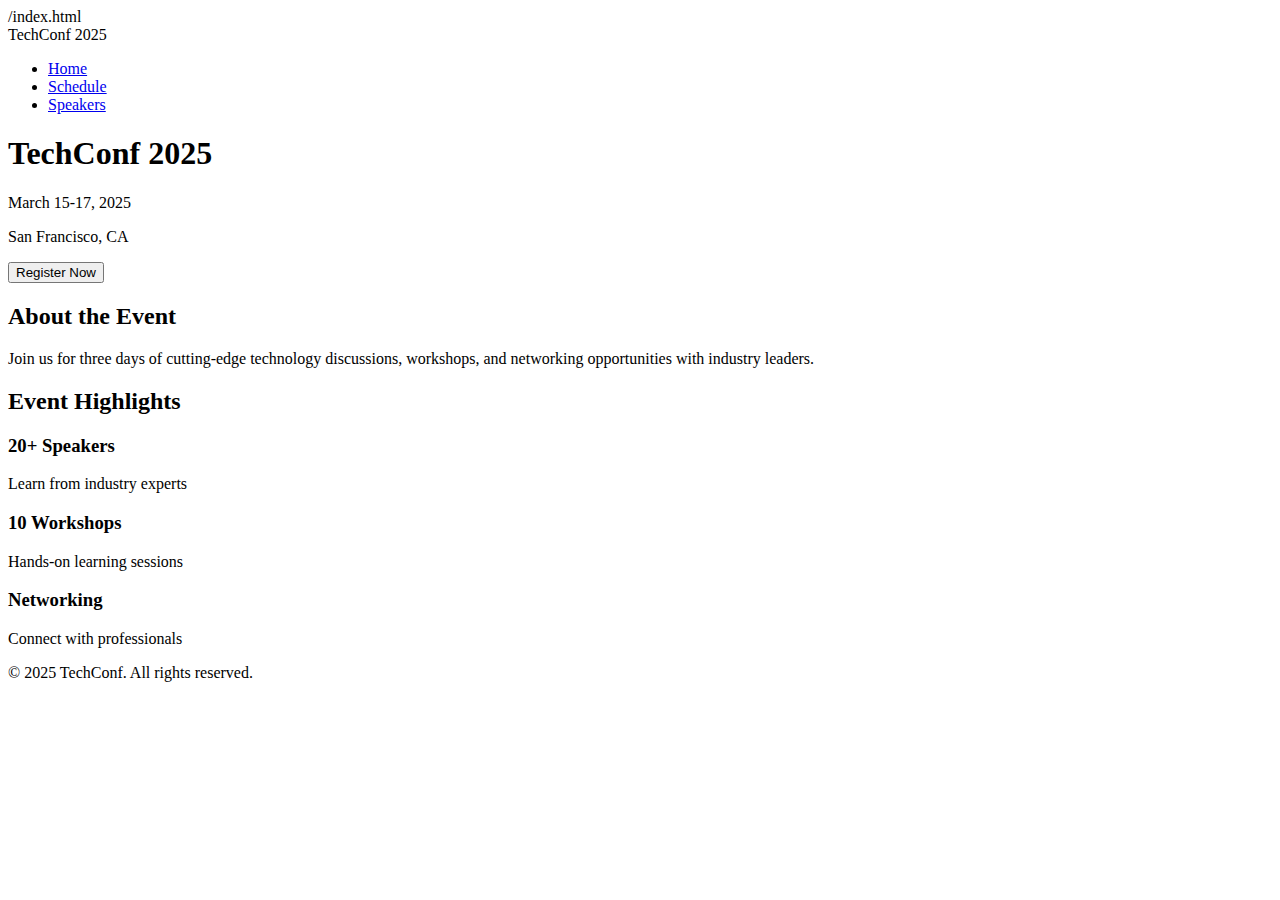
==== frontend/index.html @ 93f0411f "Added the 3 static pages" ====
/index.html
<!DOCTYPE html>
<html lang="en">
<head>
    <meta charset="UTF-8">
    <meta name="viewport" content="width=device-width, initial-scale=1.0">
    <meta name="description" content="TechConf 2025 - The Premier Tech Conference">
    <title>TechConf 2025 - Home</title>
    <link rel="stylesheet" href="css/styles.css">
</head>
<body>
    <!-- Navigation Bar -->
    <nav class="navbar">
        <div class="nav-brand">TechConf 2025</div>
        <ul class="nav-links">
            <li><a href="index.html" class="active">Home</a></li>
            <li><a href="schedule.html">Schedule</a></li>
            <li><a href="speakers.html">Speakers</a></li>
        </ul>
    </nav>

    <!-- Hero Section -->
    <header class="hero">
        <h1>TechConf 2025</h1>
        <p class="date">March 15-17, 2025</p>
        <p class="location">San Francisco, CA</p>
        <button class="cta-button">Register Now</button>
    </header>

    <!-- Main Content -->
    <main>
        <section class="about">
            <h2>About the Event</h2>
            <p>Join us for three days of cutting-edge technology discussions, 
               workshops, and networking opportunities with industry leaders.</p>
        </section>

        <section class="highlights">
            <h2>Event Highlights</h2>
            <div class="highlights-grid">
                <div class="highlight-card">
                    <h3>20+ Speakers</h3>
                    <p>Learn from industry experts</p>
                </div>
                <div class="highlight-card">
                    <h3>10 Workshops</h3>
                    <p>Hands-on learning sessions</p>
                </div>
                <div class="highlight-card">
                    <h3>Networking</h3>
                    <p>Connect with professionals</p>
                </div>
            </div>
        </section>
    </main>

    <!-- Footer -->
    <footer>
        <p>&copy; 2025 TechConf. All rights reserved.</p>
    </footer>
</body>
</html>
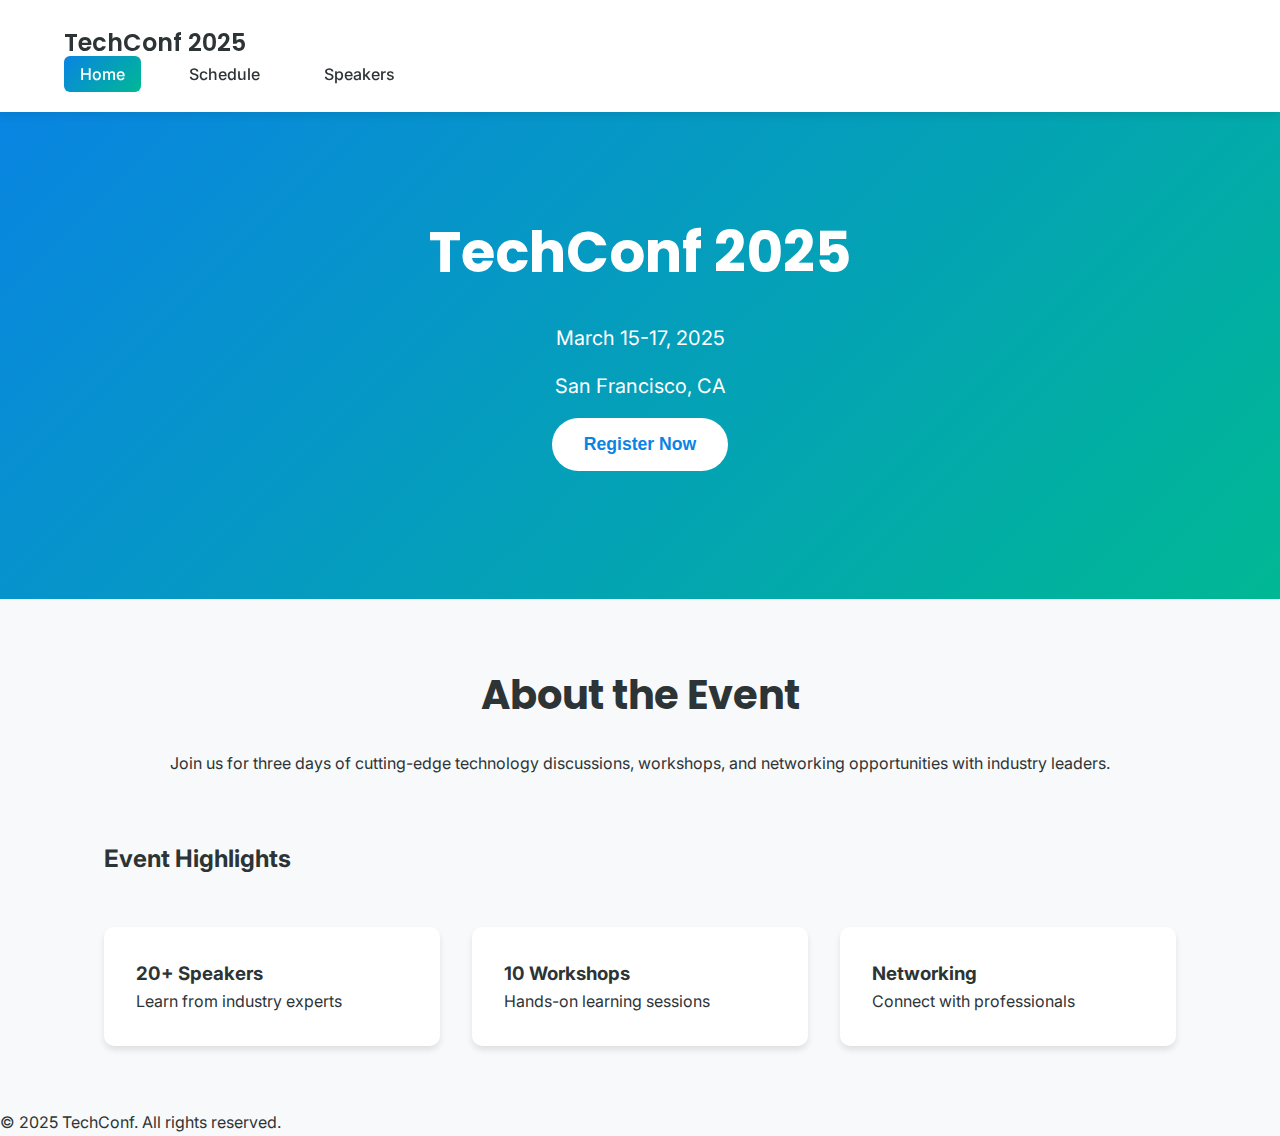
==== commit b54c04c3: "Added the robots.txt file" ====
--- a/frontend/index.html
+++ b/frontend/index.html
@@ -1,4 +1,3 @@
-/index.html
 <!DOCTYPE html>
 <html lang="en">
 <head>
@@ -6,6 +5,9 @@
     <meta name="viewport" content="width=device-width, initial-scale=1.0">
     <meta name="description" content="TechConf 2025 - The Premier Tech Conference">
     <title>TechConf 2025 - Home</title>
+    <link rel="preconnect" href="https://fonts.googleapis.com">
+    <link rel="preconnect" href="https://fonts.gstatic.com" crossorigin>
+    <link href="https://fonts.googleapis.com/css2?family=Poppins:wght@400;500;600;700&family=Inter:wght@400;500&display=swap" rel="stylesheet">
     <link rel="stylesheet" href="css/styles.css">
 </head>
 <body>
--- a/frontend/css/styles.css
+++ b/frontend/css/styles.css
@@ -0,0 +1,170 @@
+/* Modern Color Scheme */
+:root {
+    --primary: #2D3436;
+    --secondary: #0984E3;
+    --accent: #00B894;
+    --background: #F8F9FA;
+    --text: #2D3436;
+    --white: #FFFFFF;
+    --gradient: linear-gradient(135deg, var(--secondary), var(--accent));
+}
+
+
+* {
+    margin: 0;
+    padding: 0;
+    box-sizing: border-box;
+}
+
+body {
+    font-family: 'Inter', sans-serif;
+    line-height: 1.6;
+    color: var(--text);
+    background-color: var(--background);
+}
+
+/* Navigation */
+.navbar {
+    background-color: var(--white);
+    padding: 1.5rem 5%;
+    position: fixed;
+    width: 100%;
+    top: 0;
+    z-index: 1000;
+    box-shadow: 0 2px 10px rgba(0, 0, 0, 0.1);
+}
+
+.nav-brand {
+    font-family: 'Poppins', sans-serif;
+    font-weight: 600;
+    font-size: 1.5rem;
+    color: var(--primary);
+}
+
+.nav-links {
+    display: flex;
+    gap: 2rem;
+    list-style: none;
+}
+
+.nav-links a {
+    color: var(--primary);
+    text-decoration: none;
+    font-weight: 500;
+    padding: 0.5rem 1rem;
+    border-radius: 6px;
+    transition: all 0.3s ease;
+}
+
+.nav-links a:hover,
+.nav-links a.active {
+    background: var(--gradient);
+    color: var(--white);
+}
+
+/* Hero Section */
+.hero {
+    margin-top: 80px;
+    padding: 8rem 5%;
+    text-align: center;
+    background: var(--gradient);
+    color: var(--white);
+    position: relative;
+    overflow: hidden;
+}
+
+.hero h1 {
+    font-family: 'Poppins', sans-serif;
+    font-size: 3.5rem;
+    margin-bottom: 1.5rem;
+    animation: fadeInUp 0.8s ease;
+}
+
+.hero p {
+    font-size: 1.25rem;
+    margin-bottom: 1rem;
+    animation: fadeInUp 1s ease;
+}
+
+.cta-button {
+    background: var(--white);
+    color: var(--secondary);
+    border: none;
+    padding: 1rem 2rem;
+    font-size: 1.1rem;
+    font-weight: 600;
+    border-radius: 30px;
+    cursor: pointer;
+    transition: transform 0.3s ease;
+    animation: fadeInUp 1.2s ease;
+}
+
+.cta-button:hover {
+    transform: translateY(-3px);
+    box-shadow: 0 5px 15px rgba(0, 0, 0, 0.2);
+}
+
+/* Main Content */
+main {
+    max-width: 1200px;
+    margin: 0 auto;
+    padding: 4rem 5%;
+}
+
+.about {
+    text-align: center;
+    margin-bottom: 4rem;
+}
+
+.about h2 {
+    font-family: 'Poppins', sans-serif;
+    font-size: 2.5rem;
+    margin-bottom: 1.5rem;
+    color: var(--primary);
+}
+
+.highlights-grid {
+    display: grid;
+    grid-template-columns: repeat(auto-fit, minmax(250px, 1fr));
+    gap: 2rem;
+    margin-top: 3rem;
+}
+
+.highlight-card {
+    background: var(--white);
+    padding: 2rem;
+    border-radius: 10px;
+    box-shadow: 0 4px 6px rgba(0, 0, 0, 0.1);
+    transition: transform 0.3s ease;
+}
+
+.highlight-card:hover {
+    transform: translateY(-5px);
+}
+
+/* Animations */
+@keyframes fadeInUp {
+    from {
+        opacity: 0;
+        transform: translateY(20px);
+    }
+    to {
+        opacity: 1;
+        transform: translateY(0);
+    }
+}
+
+/* Responsive Design */
+@media (max-width: 768px) {
+    .hero h1 {
+        font-size: 2.5rem;
+    }
+    
+    .nav-links {
+        gap: 1rem;
+    }
+    
+    .highlights-grid {
+        grid-template-columns: 1fr;
+    }
+}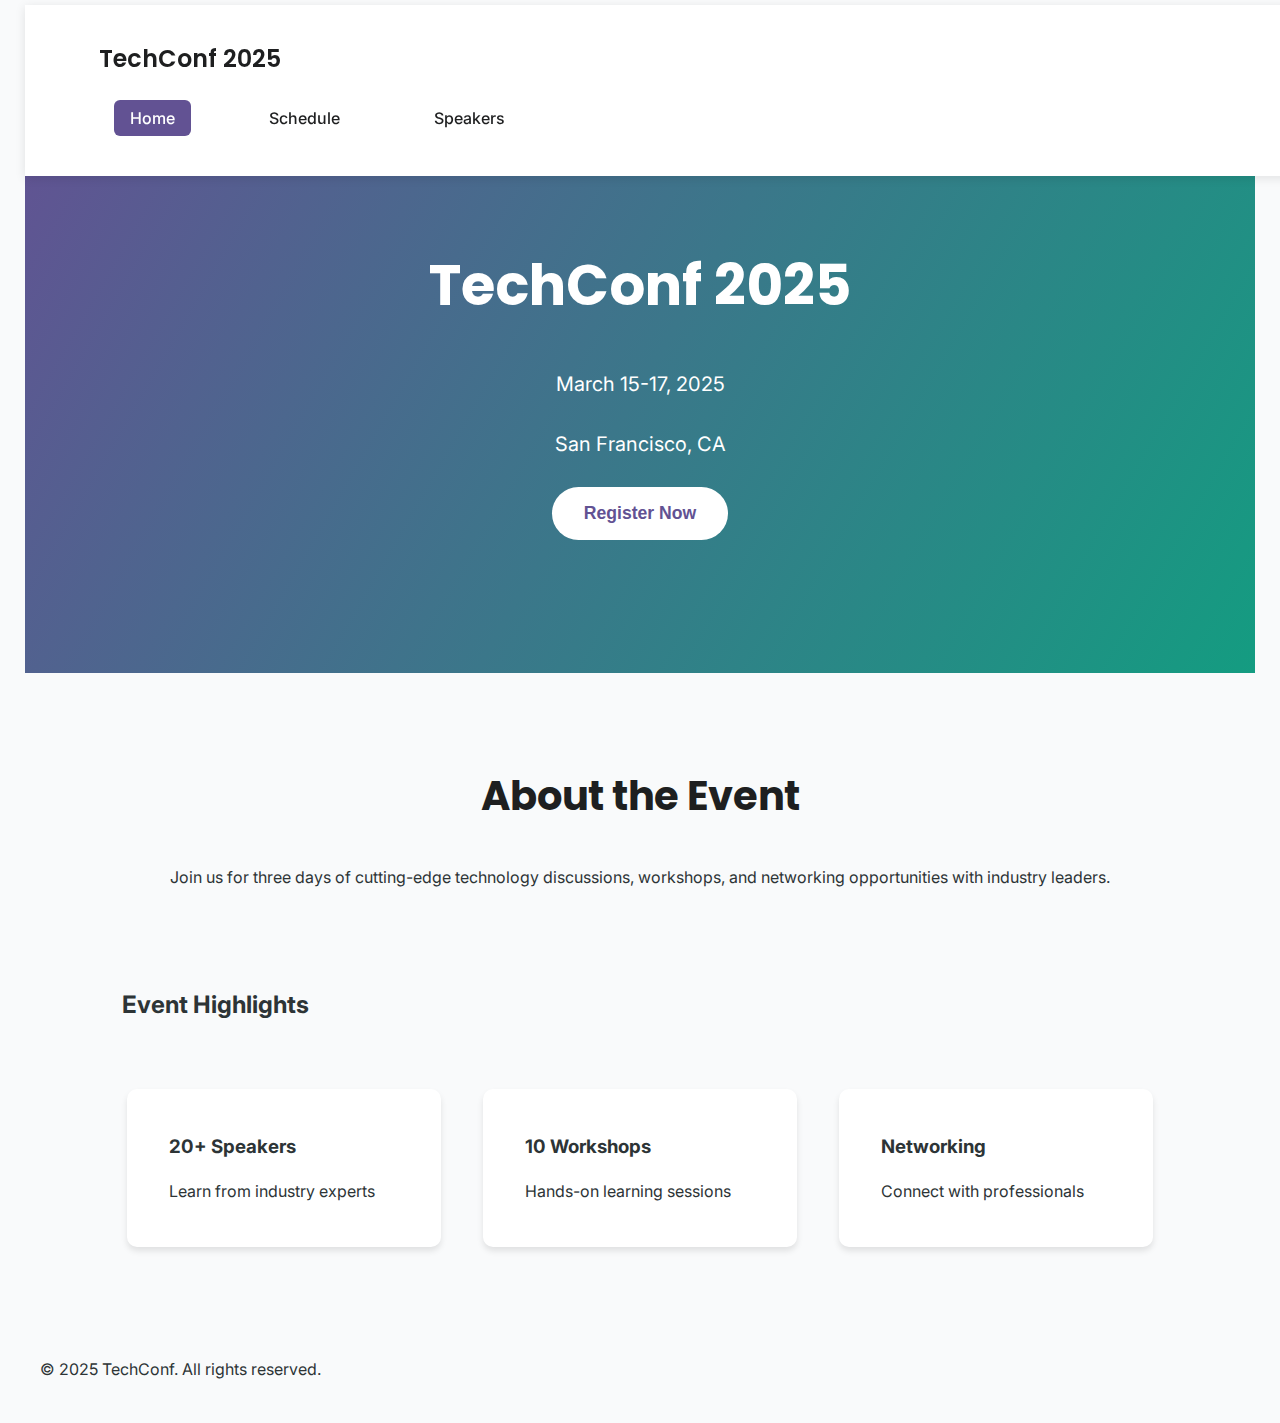
==== commit f665ba8b: "Updated the speakers.html page" ====
--- a/frontend/index.html
+++ b/frontend/index.html
@@ -11,7 +11,7 @@
     <link rel="stylesheet" href="css/styles.css">
 </head>
 <body>
-    <!-- Navigation Bar -->
+ 
     <nav class="navbar">
         <div class="nav-brand">TechConf 2025</div>
         <ul class="nav-links">
@@ -21,7 +21,6 @@
         </ul>
     </nav>
 
-    <!-- Hero Section -->
     <header class="hero">
         <h1>TechConf 2025</h1>
         <p class="date">March 15-17, 2025</p>
@@ -29,7 +28,6 @@
         <button class="cta-button">Register Now</button>
     </header>
 
-    <!-- Main Content -->
     <main>
         <section class="about">
             <h2>About the Event</h2>
@@ -56,7 +54,6 @@
         </section>
     </main>
 
-    <!-- Footer -->
     <footer>
         <p>&copy; 2025 TechConf. All rights reserved.</p>
     </footer>
--- a/frontend/css/styles.css
+++ b/frontend/css/styles.css
@@ -1,24 +1,24 @@
 /* Modern Color Scheme */
 :root {
-    --primary: #2D3436;
-    --secondary: #0984E3;
-    --accent: #00B894;
-    --background: #F8F9FA;
+    --primary: #1e1f20;
+    --secondary: #625293;
+    --accent: #149c81;
+    --background: hsl(210, 17%, 98%);
     --text: #2D3436;
     --white: #FFFFFF;
-    --gradient: linear-gradient(135deg, var(--secondary), var(--accent));
+    --gradient: linear-gradient(120deg, var(--secondary), var(--accent));
 }
 
 
 * {
-    margin: 0;
-    padding: 0;
+    margin: 5px;
+    padding: 5px;
     box-sizing: border-box;
 }
 
 body {
     font-family: 'Inter', sans-serif;
-    line-height: 1.6;
+    line-height: 1.7;
     color: var(--text);
     background-color: var(--background);
 }
@@ -58,11 +58,11 @@
 
 .nav-links a:hover,
 .nav-links a.active {
-    background: var(--gradient);
+    background: var(--secondary);
     color: var(--white);
 }
 
-/* Hero Section */
+
 .hero {
     margin-top: 80px;
     padding: 8rem 5%;
@@ -83,7 +83,7 @@
 .hero p {
     font-size: 1.25rem;
     margin-bottom: 1rem;
-    animation: fadeInUp 1s ease;
+    animation: fadeInUp 2s ease;
 }
 
 .cta-button {
@@ -95,7 +95,7 @@
     font-weight: 600;
     border-radius: 30px;
     cursor: pointer;
-    transition: transform 0.3s ease;
+    transition: transform 0.6s ease;
     animation: fadeInUp 1.2s ease;
 }
 
@@ -142,11 +142,173 @@
     transform: translateY(-5px);
 }
 
+/* Schedule Page Styles */
+.schedule-container {
+    max-width: 1000px;
+    margin: 2rem auto;
+    padding: 0 20px;
+    position: relative;
+    z-index: 2;
+}
+
+.schedule-day {
+    background: var(--white);
+    border-radius: 15px;
+    padding: 35px;
+    margin-bottom: 40px;
+    box-shadow: 0 10px 30px rgba(98, 82, 147, 0.1);
+    transition: all 0.3s ease;
+    border-left: 5px solid var(--secondary);
+}
+
+.schedule-day:hover {
+    transform: translateY(-5px);
+}
+
+.schedule-day h2 {
+    color: var(--primary);
+    font-family: 'Poppins', sans-serif;
+    font-size: 1.8rem;
+    margin-bottom: 30px;
+    padding-bottom: 15px;
+    border-bottom: 2px solid rgba(98, 82, 147, 0.2);
+}
+
+.timeline {
+    position: relative;
+    padding-left: 50px;
+}
+
+.timeline::before {
+    content: '';
+    position: absolute;
+    left: 0;
+    top: 0;
+    height: 100%;
+    width: 3px;
+    background: var(--gradient);
+    border-radius: 3px;
+}
+
+.event-card {
+    background: var(--background);
+    border-radius: 12px;
+    padding: 25px;
+    margin-bottom: 30px;
+    position: relative;
+    transition: all 0.4s ease;
+    border: 1px solid rgba(98, 82, 147, 0.1);
+}
+
+.event-card::before {
+    content: '';
+    position: absolute;
+    left: -50px;
+    top: 50%;
+    transform: translateY(-50%);
+    width: 16px;
+    height: 16px;
+    border-radius: 50%;
+    background: var(--secondary);
+    border: 4px solid var(--white);
+    box-shadow: 0 0 0 3px var(--secondary);
+    transition: all 0.3s ease;
+}
+
+.event-card:hover {
+    transform: translateX(10px);
+    box-shadow: 0 8px 25px rgba(98, 82, 147, 0.15);
+}
+
+.event-card:hover::before {
+    background: var(--accent);
+    box-shadow: 0 0 0 3px var(--accent);
+}
+
+.event-badge {
+    position: absolute;
+    right: 20px;
+    top: 20px;
+    padding: 6px 15px;
+    border-radius: 20px;
+    font-size: 0.85rem;
+    font-weight: 500;
+    background: var(--gradient);
+    color: var(--white);
+    box-shadow: 0 2px 10px rgba(98, 82, 147, 0.2);
+}
+
+.event-card time {
+    color: var(--secondary);
+    font-weight: 600;
+    font-size: 1.2rem;
+    display: block;
+    margin-bottom: 12px;
+    font-family: 'Poppins', sans-serif;
+}
+
+.event-content h3 {
+    color: var(--primary);
+    font-family: 'Poppins', sans-serif;
+    font-size: 1.4rem;
+    margin-bottom: 10px;
+}
+
+.event-content p {
+    color: var(--text);
+    opacity: 0.85;
+    font-size: 1rem;
+    margin-bottom: 15px;
+}
+
+.event-details {
+    display: flex;
+    gap: 20px;
+    margin-top: 15px;
+    padding-top: 15px;
+    border-top: 1px solid rgba(98, 82, 147, 0.1);
+}
+
+.event-duration,
+.event-capacity {
+    font-size: 0.9rem;
+    color: var(--secondary);
+    display: flex;
+    align-items: center;
+    gap: 5px;
+}
+
+/* Schedule Page Specific Styles */
+.page-header {
+    background: var(--gradient);
+    padding: 6rem 2rem 4rem;
+    text-align: center;
+    color: var(--white);
+    margin-bottom: 3rem;
+    box-shadow: 0 4px 20px rgba(0, 0, 0, 0.1);
+    margin-top: 80px;
+    position: relative;
+    z-index: 1;
+}
+
+.page-header h1 {
+    font-family: 'Poppins', sans-serif;
+    font-size: 2.8rem;
+    margin-bottom: 1rem;
+    animation: fadeInUp 0.8s ease;
+}
+
+.page-header p {
+    font-size: 1.2rem;
+    opacity: 0.9;
+    animation: fadeInUp 1s ease;
+}
+
 /* Animations */
 @keyframes fadeInUp {
     from {
         opacity: 0;
-        transform: translateY(20px);
+        transform: translateY(25px);
     }
     to {
         opacity: 1;
@@ -167,4 +329,199 @@
     .highlights-grid {
         grid-template-columns: 1fr;
     }
+
+    .page-header {
+        padding: 4rem 1rem 2rem;
+    }
+
+    .page-header h1 {
+        font-size: 2rem;
+    }
+
+    .schedule-day {
+        padding: 20px;
+    }
+
+    .timeline {
+        padding-left: 30px;
+    }
+
+    .event-card::before {
+        left: -30px;
+    }
+
+    .event-badge {
+        position: static;
+        display: inline-block;
+        margin-bottom: 10px;
+    }
+
+    .event-details {
+        flex-direction: column;
+        gap: 10px;
+    }
+
+    /* Navigation adjustments */
+    .navbar {
+        padding: 1rem 3%;
+    }
+    
+    .nav-links {
+        gap: 0.5rem;
+    }
+    
+    .nav-links a {
+        padding: 0.4rem 0.8rem;
+        font-size: 0.9rem;
+    }
+
+    /* Hero section adjustments */
+    .hero {
+        padding: 6rem 3%;
+    }
+    
+    .hero h1 {
+        font-size: 2.2rem;
+        line-height: 1.2;
+    }
+    
+    .hero p {
+        font-size: 1.1rem;
+        padding: 0 1rem;
+    }
+
+    /* Grid layouts */
+    .highlights-grid {
+        grid-template-columns: 1fr;
+        gap: 1.5rem;
+        padding: 0 1rem;
+    }
+
+    /* Schedule page adjustments */
+    .page-header {
+        padding: 5rem 1rem 3rem;
+        margin-top: 60px;
+    }
+
+    .page-header h1 {
+        font-size: 2rem;
+        line-height: 1.2;
+    }
+
+    .page-header p {
+        font-size: 1rem;
+    }
+
+    .schedule-container {
+        margin: 1.5rem auto;
+        padding: 0 15px;
+    }
+
+    .schedule-day {
+        padding: 20px 15px;
+        margin-bottom: 25px;
+    }
+
+    .schedule-day h2 {
+        font-size: 1.5rem;
+        margin-bottom: 20px;
+    }
+
+    .timeline {
+        padding-left: 25px;
+    }
+
+    .event-card {
+        padding: 20px 15px;
+        margin-bottom: 20px;
+    }
+
+    .event-card::before {
+        left: -25px;
+        width: 12px;
+        height: 12px;
+        border-width: 3px;
+    }
+
+    .event-badge {
+        position: static;
+        display: inline-block;
+        margin-bottom: 10px;
+        font-size: 0.8rem;
+    }
+
+    .event-card time {
+        font-size: 1rem;
+        margin-bottom: 8px;
+    }
+
+    .event-content h3 {
+        font-size: 1.2rem;
+    }
+
+    .event-content p {
+        font-size: 0.9rem;
+    }
+
+    .event-details {
+        flex-direction: column;
+        gap: 8px;
+        padding-top: 12px;
+        margin-top: 12px;
+    }
+
+    .event-duration,
+    .event-capacity {
+        font-size: 0.8rem;
+    }
+}
+
+/* Small mobile devices */
+@media (max-width: 480px) {
+    .nav-brand {
+        font-size: 1.2rem;
+    }
+
+    .nav-links {
+        gap: 0.3rem;
+    }
+
+    .nav-links a {
+        padding: 0.3rem 0.6rem;
+        font-size: 0.8rem;
+    }
+
+    .hero h1 {
+        font-size: 1.8rem;
+    }
+
+    .cta-button {
+        padding: 0.8rem 1.5rem;
+        font-size: 1rem;
+    }
+
+    .event-card:hover {
+        transform: translateX(5px);
+    }
+}
+
+.speaker-image {
+    width: 200px;
+    height: 200px;
+    border-radius: 50%;
+    overflow: hidden;
+    margin: 0 auto 1.5rem;
+    border: 4px solid var(--white);
+    box-shadow: 0 5px 15px rgba(98, 82, 147, 0.2);
+}
+
+.speaker-image img {
+    width: 100%;
+    height: 100%;
+    object-fit: cover;
+    transition: transform 0.3s ease;
+}
+
+.speaker-card:hover .speaker-image img {
+    transform: scale(1.05);
 }